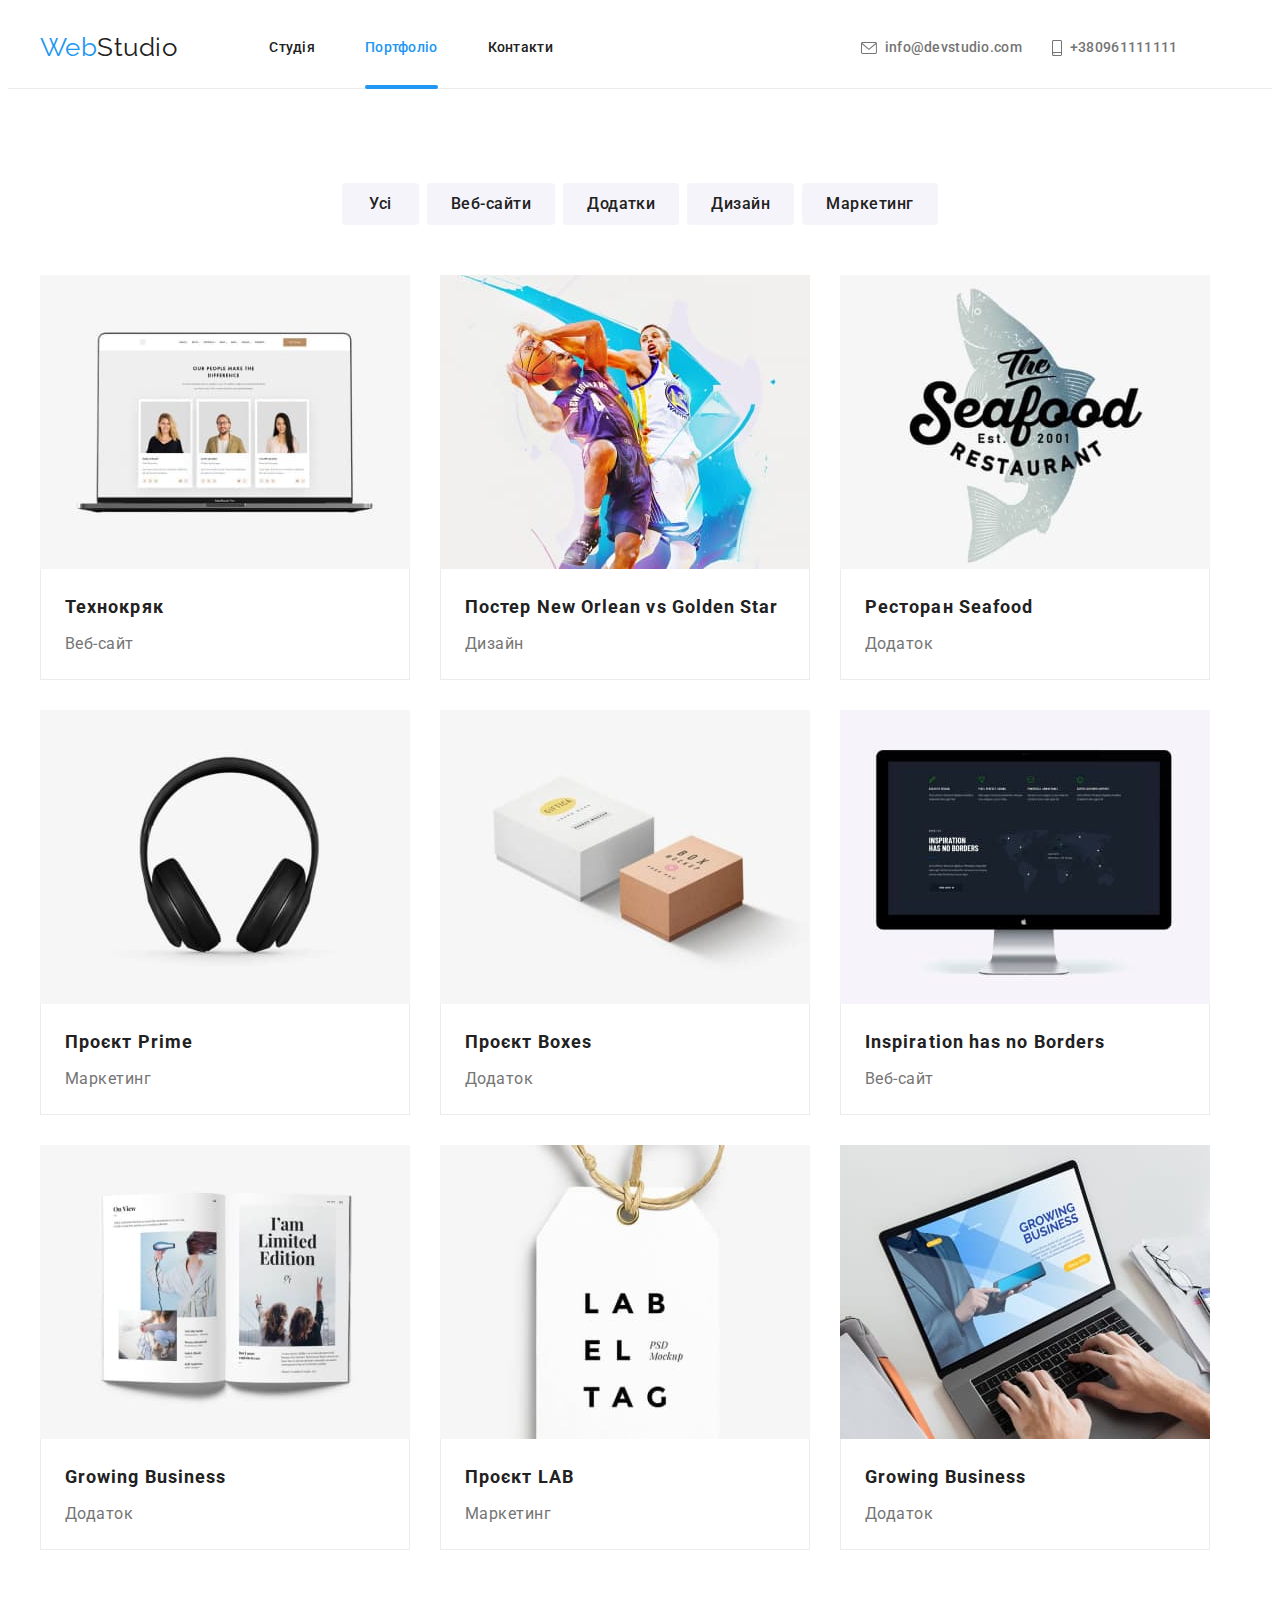
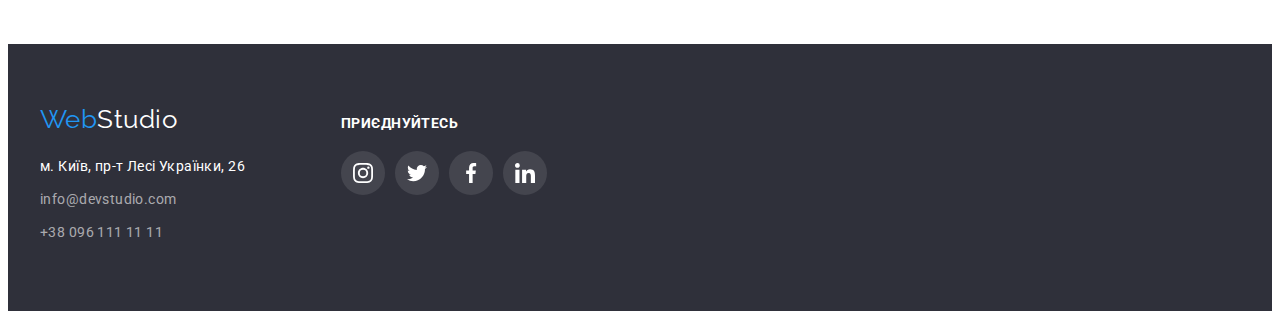
==== portfolio.html @ 2f71cb18 "homework06" ====
<!DOCTYPE html>
<html lang="uk">
  <head>
    <meta charset="UTF-8" />
    <meta http-equiv="X-UA-Compatible" content="IE=edge" />
    <meta name="viewport" content="width=device-width, initial-scale=1.0" />
    <title>WebStudio</title>
    <link rel="preconnect" href="https://fonts.googleapis.com" />
    <link rel="preconnect" href="https://fonts.gstatic.com" crossorigin />
    <link
      href="https://fonts.googleapis.com/css2?family=Raleway:wght@700&family=Roboto:wght@400;500;700;900&display=swap"
      rel="stylesheet"
    />
    <link
      rel="stylesheet"
      href="https://cdnjs.cloudflare.com/ajax/libs/modern-normalize/1.1.0/modern-normalize.min.css"
      integrity="sha512-wpPYUAdjBVSE4KJnH1VR1HeZfpl1ub8YT/NKx4PuQ5NmX2tKuGu6U/JRp5y+Y8XG2tV+wKQpNHVUX03MfMFn9Q=="
      crossorigin="anonymous"
      referrerpolicy="no-referrer"
    />
    <link rel="stylesheet" href="./css/style.css" />
  </head>
  <body>
    <!-- Heder -->
    <header class="heder">
      <div class="container main-nav">
        <!-- Logo -->
        <a href="./index.html" class="heder-logo link">
          <span class="heder-logo-web">Web</span>Studio
        </a>
        <!-- Site nav -->
        <nav>
          <ul class="site-nav list">
            <li class="site-item">
              <a class="site-link link" href="./index.html">Студія</a>
            </li>
            <li class="site-item">
              <a class="site-link site-link-line link current" href="./portfolio.html"
                >Портфоліо</a
              >
            </li>
            <li class="site-item">
              <a class="site-link link" href="">Контакти</a>
            </li>
          </ul>
        </nav>
        <!-- Site contacts -->
        <ul class="site-contacts list">
          <li class="contacts-item">
            <a class="contacts-link link" href="mailto:info@devstudio.com">
              <svg class="contacts-icon" width="16" height="12">
                <use href="./img-svg/icons.svg#mail.svg"></use>
              </svg>
              info@devstudio.com
            </a>
          </li>
          <li class="contacts-item">
            <a class="contacts-link link" href="tel:+380961111111">
              <svg class="contacts-icon" width="10" height="16">
                <use href="./img-svg/icons.svg#phone.svg"></use>
              </svg>
              +380961111111
            </a>
          </li>
        </ul>
      </div>
    </header>
    <!-- Main -->
    <main>
      <section class="gallery">
        <div class="container">
          <h1 class="visually-hidden">Наші роботи</h1>
          <ul class="filter list">
            <!-- Button -->
            <li class="filter-button">
              <button class="portfolio-button everyone" type="button">
                Усі
              </button>
            </li>
            <li class="filter-button">
              <button class="portfolio-button" type="button">Веб-сайти</button>
            </li>
            <li class="filter-button">
              <button class="portfolio-button" type="button">Додатки</button>
            </li>
            <li class="filter-button">
              <button class="portfolio-button" type="button">Дизайн</button>
            </li>
            <li class="filter-button">
              <button class="portfolio-button" type="button">Маркетинг</button>
            </li>
          </ul>
          <!-- Gallery -->
          <ul class="work-gallery list">
            <li class="work-gallery-item">
              <a class="work-gallery-link link" href="">
                <div class="galery-list">
                  <p class="gallery-content">
                     Ресурс пропонує комплексні пропозиції з різним рівнем функціоналу та сервісів. Все це дозволить відвідувачу отримати
                    вичерпні відомості про компанію чи приватну особу.
                  </p>
                  <img
                    class="work-gallery-img"
                    src="./images/технокряк_img.jpeg"
                    alt="Технокряк"
                  />
                </div>
                <div class="gallery-item">
                  <h2 class="work-gallery-title">Технокряк</h2>
                  <p class="work-gallery-text">Веб-сайт</p>
                </div>
              </a>
            </li>
            <li class="work-gallery-item">
              <a class="work-gallery-link link" href="">
                <div class="galery-list">
                  <p class="gallery-content">
                     Ресурс пропонує комплексні пропозиції з різним рівнем функціоналу та сервісів. Все це дозволить відвідувачу отримати
                    вичерпні відомості про компанію чи приватну особу.
                  </p>
                  <img
                    class="work-gallery-img"
                    src="./images/постер_img.jpeg"
                    alt="Постер New Orlean vs Golden Star"
                  />
                </div>
                <div class="gallery-item">
                  <h2 class="work-gallery-title">
                    Постер New Orlean vs Golden Star
                  </h2>
                  <p class="work-gallery-text">Дизайн</p>
                </div>
              </a>
            </li>
            <li class="work-gallery-item">
              <a class="work-gallery-link link" href="">
                <div class="galery-list">
                  <p class="gallery-content">
                     Ресурс пропонує комплексні пропозиції з різним рівнем функціоналу та сервісів. Все це дозволить відвідувачу отримати
                    вичерпні відомості про компанію чи приватну особу.
                  </p>
                  <img
                    class="work-gallery-img"
                    src="./images/ресторан_img.jpeg"
                    alt="Ресторан Seafood"
                  />
                </div>
                <div class="gallery-item">
                  <h2 class="work-gallery-title">Ресторан Seafood</h2>
                  <p class="work-gallery-text">Додаток</p>
                </div>
              </a>
            </li>
            <li class="work-gallery-item">
              <a class="work-gallery-link link" href="">
                <div class="galery-list">
                  <p class="gallery-content">
                     Ресурс пропонує комплексні пропозиції з різним рівнем функціоналу та сервісів. Все це дозволить відвідувачу отримати
                    вичерпні відомості про компанію чи приватну особу.
                  </p>
                  <img
                    class="work-gallery-img"
                    src="./images/prime_img.jpeg"
                    alt="Проєкт Prime"
                  />
                </div>
                <div class="gallery-item">
                  <h2 class="work-gallery-title">Проєкт Prime</h2>
                  <p class="work-gallery-text">Маркетинг</p>
                </div>
              </a>
            </li>
            <li class="work-gallery-item">
              <a class="work-gallery-link link" href="">
                <div class="galery-list">
                  <p class="gallery-content">
                     Ресурс пропонує комплексні пропозиції з різним рівнем функціоналу та сервісів. Все це дозволить відвідувачу отримати
                    вичерпні відомості про компанію чи приватну особу.
                  </p>
                  <img
                    class="work-gallery-img"
                    src="./images/проект_boxes_img.jpeg"
                    alt="Проєкт Boxes"
                  />
                </div>
                <div class="gallery-item">
                  <h2 class="work-gallery-title">Проєкт Boxes</h2>
                  <p class="work-gallery-text">Додаток</p>
                </div>
              </a>
            </li>
            <li class="work-gallery-item">
              <a class="work-gallery-link link" href="">
                <div class="galery-list">
                  <p class="gallery-content">
                     Ресурс пропонує комплексні пропозиції з різним рівнем функціоналу та сервісів. Все це дозволить відвідувачу отримати
                    вичерпні відомості про компанію чи приватну особу.
                  </p>
                  <img
                    class="work-gallery-img"
                    src="./images/inspiration_img.jpeg"
                    alt="Inspiration has no Borders"
                  />
                </div>
                <div class="gallery-item">
                  <h2 class="work-gallery-title">
                    Inspiration has no Borders
                  </h2>
                  <p class="work-gallery-text">Веб-сайт</p>
                </div>
              </a>
            </li>
            <li class="work-gallery-item">
              <a class="work-gallery-link link" href="">
                <div class="galery-list">
                  <p class="gallery-content">
                     Ресурс пропонує комплексні пропозиції з різним рівнем функціоналу та сервісів. Все це дозволить відвідувачу отримати
                    вичерпні відомості про компанію чи приватну особу.
                  </p>
                  <img
                    class="work-gallery-img"
                    src="./images/видання_img.jpeg"
                    alt="Видання Limited Edition"
                  />
                </div>
                <div class="gallery-item">
                  <h2 class="work-gallery-title">Growing Business</h2>
                  <p class="work-gallery-text">Додаток</p>
                </div>
              </a>
            </li>
            <li class="work-gallery-item">
              <a class="work-gallery-link link" href="">
                <div class="galery-list">
                  <p class="gallery-content">
                     Ресурс пропонує комплексні пропозиції з різним рівнем функціоналу та сервісів. Все це дозволить відвідувачу отримати
                    вичерпні відомості про компанію чи приватну особу.
                  </p>
                  <img
                    class="work-gallery-img"
                    src="./images/lab_img.jpeg"
                    alt="Проєкт LAB"
                  />
                </div>
                <div class="gallery-item">
                  <h2 class="work-gallery-title">Проєкт LAB</h2>
                  <p class="work-gallery-text">Маркетинг</p>
                </div>
              </a>
            </li>
            <li class="work-gallery-item">
              <a class="work-gallery-link link" href="">
                <div class="galery-list">
                  <p class="gallery-content">
                     Ресурс пропонує комплексні пропозиції з різним рівнем функціоналу та сервісів. Все це дозволить відвідувачу отримати
                    вичерпні відомості про компанію чи приватну особу.
                  </p>
                  <img
                    class="work-gallery-img"
                    src="./images/growing_img.jpeg"
                    alt="Growing Business"
                  />
                </div>
                <div class="gallery-item">
                  <h2 class="work-gallery-title">Growing Business</h2>
                  <p class="work-gallery-text">Додаток</p>
                </div>
              </a>
            </li>
          </ul>
        </div>
      </section>
    </main>
    <!-- Footer -->
    <footer class="footer">
      <div class="footer-container">
        <div class="contact-blok">
          <div class="address-blok">
            <a href="./index.html" class="footer-logo link">
              <span class="footer-logo-web">Web</span>Studio
            </a>
            <address class="address">
              <ul class="footer-list list">
                <li class="footer-item">
                  <a
                    class="footer-address link"
                    href="https://goo.gl/maps/XTzX59LygXazEwyC6"
                    target="_blank"
                    rel="noopener noreferrer nofollow"
                    >м. Київ, пр-т Лесі Українки, 26
                  </a>
                </li>
                <li class="footer-item">
                  <a class="footer-link link" href="mailto:info@devstudio.com"
                    >info@devstudio.com
                  </a>
                </li>
                <li class="footer-item">
                  <a class="footer-link link" href="tel:+380961111111"
                    >+38 096 111 11 11
                  </a>
                </li>
              </ul>
            </address>
          </div>
          <div class="soc-blok">
            <p class="soc-footer-title">Приєднуйтесь</p>
            <ul class="soc-footer-list">
              <li class="soc-footer-item">
                <a href="" class="soc-footer-link list">
                  <svg class="soc-footer-icon" width="20" height="20">
                    <use href="./img-svg/icons.svg#icon-instagram.svg"></use>
                  </svg>
                </a>
              </li>
              <li class="soc-footer-item">
                <a href="" class="soc-footer-link list">
                  <svg class="soc-footer-icon" width="20" height="20">
                    <use href="./img-svg/icons.svg#icon-twitter.svg"></use>
                  </svg>
                </a>
              </li>
              <li class="soc-footer-item">
                <a href="" class="soc-footer-link list">
                  <svg class="soc-footer-icon" width="20" height="20">
                    <use href="./img-svg/icons.svg#icon-facebook.svg"></use>
                  </svg>
                </a>
              </li>
              <li class="soc-footer-item">
                <a href="" class="soc-footer-link list">
                  <svg class="soc-footer-icon" width="20" height="20">
                    <use href="./img-svg/icons.svg#icon-linkedin.svg"></use>
                  </svg>
                </a>
              </li>
            </ul>
          </div>
        </div>
      </div>
    </footer>
  </body>
</html>
---- css/style.css ----
/* колір основного тексту #212121 */

/* вторинний колір тексту #757575 */

/* білий колір #FFFFFF */

/* акцент #2196F3 */

/* основний колір фона #2F303A */

/* вторинний колір фона #F5F4FA */

/* колір блоку герой #2F303A */

:root {
  --primary-text-color: #212121;
  --title-text-color: #757575;
  --accent-color: #2196f3;
  --white-color: #ffffff;
  --team-color: #f5f4fa;
  --secondary-background-color: #2f303a;
  --footer-text-color: rgba(255, 255, 255, 0.6);
  --button-color: #188ce8;
  --portfolio-bgr-color: #f5f5f5;
  --border-color: #afb1b8;
  --background-color-hero: #c4c4c4;
}

body {
  background-color: var(--white-color);
  color: var(--primary-text-color);

  font-family: "Roboto", sans-serif;
  letter-spacing: 0.03em;
}
img {
  max-width: 100%;
  display: block;
}

h1,
h2,
h3,
h4,
p,
a {
  margin: 0px;
  padding: 0px;
  text-decoration: none;
}

.list {
  list-style: none;
  padding: 0;
  margin: 0;
}

.link {
  text-decoration: none;
}

.visually-hidden {
  position: absolute;
  white-space: nowrap;
  width: 1px;
  height: 1px;
  overflow: hidden;
  border: 0;
  padding: 0;
  clip: rect(0 0 0 0);
  clip-path: inset(50%);
  margin: -1px;
}

/* Heder */

.heder {
  border-bottom: 1px solid #ececec;
}

.main-nav {
  display: flex;
  align-items: center;
}

.container {
  margin-left: auto;
  margin-right: auto;
  padding-left: 15px;
  padding-right: 15px;
  width: 1200px;
}

/* Logo */
.heder-logo {
  display: block;
  padding-top: 24px;
  padding-bottom: 25px;
  margin-right: 92px;

  color: var(--primary-text-color);
  font-family: "Raleway", sans-serif;
  font-size: 26px;
  line-height: 1.19;
}

.heder-logo-web {
  color: var(--accent-color);
}

/* Site nav */
.site-nav {
  display: flex;
  padding: 0px;
}

.site-nav .site-item + .site-item {
  margin-left: 50px;
  display: block;
}

.site-nav .site-item:last-child {
  margin-right: 0;
}

.site-item {
  position: relative;
  display: block;
}

.site-item .site-link-line {
  color: var(--accent-color);
}

.site-link-line::after {
  display: block;
  position: absolute;
  content: "";
  bottom: -1px;
  width: 100%;
  height: 4px;
  background-color: var(--accent-color);
  border-radius: 2px;
}

.site-nav .site-link {
  display: block;
  color: var(--primary-text-color);
  font-weight: 500;
  font-size: 14px;
  line-height: 1.14;
  letter-spacing: 0.02em;
  padding-top: 32px;
  padding-bottom: 32px;
  transition: color 250ms cubic-bezier(0.4, 0, 0.2, 1);
}

.site-nav .site-link:hover,
.site-nav .site-link:focus {
  color: var(--accent-color);
}

.site-nav .link.current {
  color: var(--accent-color);
}

/* Site contacts */

.site-contacts {
  margin-left: 308px;
  display: flex;
  align-items: center;
  gap: 30px;
}

.contacts-link {
  font-weight: 500;
  line-height: 1.14;
  font-size: 14px;
  letter-spacing: 0.02em;
  color: var(--title-text-color);
  display: flex;
  align-items: center;
  padding-top: 32px;
  padding-bottom: 32px;
  transition: color 250ms cubic-bezier(0.4, 0, 0.2, 1);
}

.contacts-icon {
  margin-right: 8px;
  fill: currentColor;
}

.contacts-link:hover,
.contacts-link:focus {
  color: var(--accent-color);
  transition: color 250ms cubic-bezier(0.4, 0, 0.2, 1);
}

.contackts-use {
  transition: fill 250ms cubic-bezier(0.4, 0, 0.2, 1);
}
/* Hero */

.hero {
  background-color: var(--background-color-hero);
  text-align: center;
  padding-top: 200px;
  padding-bottom: 200px;
}

.overley {
  max-width: 1600px;
  margin-left: auto;
  margin-right: auto;
  background-image: linear-gradient(
      to right,
      rgba(47, 48, 58, 0.4),
      rgba(47, 48, 58, 0.4)
    ),
    url(../images/hero.img.jpeg);
}

.container .list {
  text-align: center;
}

.hero-list {
  color: var(--white-color);
  font-weight: 900;
  font-size: 44px;
  line-height: 1.36;
  text-align: center;
  letter-spacing: 0.06em;
  text-transform: uppercase;
  margin-top: 0;
  margin-right: auto;
  margin-left: auto;
  margin-bottom: 30px;
  max-width: 696px;
}

.hero-button {
  background-color: var(--accent-color);
  color: var(--white-color);
  box-shadow: 0px 4px 4px rgba(0, 0, 0, 0.15);
  font-family: inherit;
  font-weight: 700;
  font-size: 16px;
  line-height: 1.88;

  letter-spacing: 0.06em;
  border-radius: 4px;
  cursor: pointer;
  text-transform: initial;
  padding: 10px 32px;
  min-width: 216px;
  border-color: transparent;
  transition: background-color 250ms cubic-bezier(0.4, 0, 0.2, 1);
}

.hero-button:hover,
.hero-button:focus {
  background-color: var(--button-color);
}

/* Advantage */

.advantage {
  padding-top: 94px;
  padding-bottom: 94px;
}

.visually-hidden {
  position: absolute;
  white-space: nowrap;
  width: 1px;
  height: 1px;
  overflow: hidden;
  border: 0;
  padding: 0;
  clip: rect(0 0 0 0);
  clip-path: inset(50%);
  margin: 0;
}
.advantage-list {
  flex-basis: 270px;
  text-align: left;
}

.advantage-list::before {
  display: block;
  content: "";
  height: 120px;
  margin-bottom: 30px;
  border-radius: 4px;
  background-color: #f5f4fa;
  background-size: 70px;
  background-repeat: no-repeat;
  background-position: center;
}

.icon-antena::before {
  background-image: url(../images/antenna\ .svg);
}

.icon-clock::before {
  background-image: url(../images/clock\ .svg);
}

.icon-vector::before {
  background-image: url(../images/Vector.svg);
}

.icon-astronaut::before {
  background-image: url(../images/astronaut\ .svg);
}
.advantage-benefits {
  display: flex;
}

.advantage-benefits .advantage-list + .advantage-list {
  margin-left: 30px;
}

.advantage-title {
  color: var(--primary-text-color);
  font-weight: 700;
  font-size: 14px;
  line-height: 1.14;
  letter-spacing: 0.03em;
  text-transform: uppercase;
  margin-top: 0;
  margin-bottom: 10px;
}

.advantage-text {
  color: var(--title-text-color);
  font-size: 14px;
  line-height: 1.71;
  letter-spacing: 0.03em;
  margin-top: 0;
  margin-bottom: 0;
}

/* Work */

.section-work {
  padding-bottom: 94px;
}

.title-work {
  color: var(--primary-text-color);
  font-weight: 700;
  font-size: 36px;
  line-height: 1.67;
  text-align: center;
  letter-spacing: 0.03em;
  margin-top: 0;
  margin-bottom: 50px;
}

.work {
  margin-top: 0;
  margin-bottom: 0;
  padding-left: 0;
  display: flex;
  flex-wrap: wrap;
}

.work-list {
  margin-right: 30px;
}

.work-list:nth-child(3n) {
  margin-right: 0;
}

.work-img {
  width: 370px;
  height: 294px;
}

/* Team */

.section-team {
  background-color: var(--team-color);
  padding-top: 94px;
  padding-bottom: 94px;
}

.title-team {
  color: var(--primary-text-color);
  font-weight: 700;
  font-size: 36px;
  line-height: 1.67;
  text-align: center;
  letter-spacing: 0.03em;
  margin-top: 0px;
  margin-bottom: 50px;
}

.team-list {
  margin-top: 0;
  margin-bottom: 0;
  display: flex;
  flex-wrap: wrap;
}

.team-list-hero {
  background-color: var(--white-color);
  box-shadow: 0px 1px 3px rgba(0, 0, 0, 0.12), 0px 1px 1px rgba(0, 0, 0, 0.14),
    0px 2px 1px rgba(0, 0, 0, 0.2);
  border-radius: 0px 0px 4px 4px;
}

.team-list-hero:not(:last-child) {
  margin-right: 30px;
}

.team-item {
  padding-top: 30px;
  padding-bottom: 30px;
}

.team-hero {
  color: var(--primary-text-color);
  font-weight: 500;
  font-size: 16px;
  line-height: 1.19;
  letter-spacing: 0.03em;
  margin-top: 0px;
  margin-bottom: 10px;
  text-align: center;
}

.team-text {
  color: var(--title-text-color);
  font-size: 16px;
  line-height: 1.19;
  margin-top: 0;
  margin-bottom: 0;
  text-align: center;
}

.team-soc-list {
  display: flex;
  justify-content: center;
  margin-top: 16px;
  gap: 10px;
}

.team-soc-link {
  width: 44px;
  height: 44px;
  display: flex;
  justify-content: center;
  align-items: center;
  border-radius: 50%;
  transition: background-color 250ms cubic-bezier(0.4, 0, 0.2, 1);
}
.team-soc-link:hover,
.team-soc-link:focus {
  background-color: var(--accent-color);
}

.team-soc-link:hover .team-soc-icon,
.team-soc-link:focus .team-soc-icon {
  fill: white;
}

.team-soc-icon {
  fill: #afb1b8;
  transition: fill 250ms cubic-bezier(0.4, 0, 0.2, 1);
}

/* Company */

.section-company {
  padding-top: 94px;
  padding-bottom: 94px;
}

.company-title {
  color: var(--primary-text-color);
  font-weight: 700;
  font-size: 36px;
  line-height: 1.67;
  text-align: center;
  letter-spacing: 0.03em;
  margin-top: 0px;
  margin-bottom: 50px;
}

.company-list {
  display: flex;
  justify-content: center;
  gap: 30px;
}

.company-link {
  width: 106px;
  height: 60px;

  display: inline-flex;
  justify-content: center;
  align-items: center;
  width: 170px;
  height: 92px;
  border: 1px solid var(--border-color);
  border-radius: 5px;
  transition: border-color 250ms cubic-bezier(0.4, 0, 0.2, 1);
}
.company-icon {
  fill: #afb1b8;
  transition: fill 250ms cubic-bezier(0.4, 0, 0.2, 1);
}
.company-link:hover,
.company-link:focus {
  border-color: var(--accent-color);
}

.company-link:hover .company-icon,
.company-link:focus .company-icon {
  fill: var(--accent-color);
}

/* Footer */

.footer {
  background-color: var(--secondary-background-color);
  padding-top: 60px;
  padding-bottom: 60px;
}

.footer-container {
  margin-left: auto;
  margin-right: auto;
  padding-left: 15px;
  padding-right: 15px;
  width: 1200px;
  gap: 70px;
}

.contact-blok {
  gap: 70px;
  display: flex;
  margin: 0;
  padding: 0;
  align-items: baseline;
}

.address-blok {
  flex-direction: column;
  width: 231px;
  height: 136px;
  margin: 0;
  padding: 0;
}

/* Studio Footer */

.footer-logo {
  color: var(--white-color);
  font-family: "Raleway", sans-serif;
  font-size: 26px;
  line-height: 1.19;
  display: inline-block;
  padding-top: 0;
  padding-bottom: 0;
  margin-bottom: 20px;
}

.footer-logo-web {
  color: var(--accent-color);
  font-family: "Raleway", sans-serif;
  font-size: 26px;
  line-height: 1.19;
}

.studio:hover,
.studio:focus {
  color: var(--accent-color);
}

.address {
  width: 231px;
  margin: 0;
  padding: 0;
  display: block;
}

.footer-address {
  color: var(--white-color);
  font-style: normal;
  font-size: 14px;
  line-height: 1.71;
  letter-spacing: 0.03em;
  padding-top: 0;
  padding-bottom: 0;
  display: inline-block;
}

.footer-item {
  margin-bottom: 9px;
}

.footer-list .footer-item + .footer-item {
  margin-bottom: 9px;
}

.footer-list .footer-item:last-child {
  margin-bottom: 0;
}

.footer-address:hover,
.footer-address:focus {
  color: var(--accent-color);
}

.footer-link:hover,
.footer-link:focus {
  color: var(--accent-color);
}

.footer-link {
  color: var(--footer-text-color);
  font-style: normal;
  font-size: 14px;
  line-height: 1.71;
  letter-spacing: 0.03em;
  padding-top: 0;
  padding-bottom: 0;
}

/* Soc Footer */

.soc-blok {
  display: block;
  width: 206px;
  height: 136px;
}
.soc-footer-title {
  font-weight: 700;
  font-size: 14px;
  line-height: 16px;
  text-align: center;
  letter-spacing: 0.03em;
  text-transform: uppercase;
  color: #fff;
  margin-bottom: 20px;
  margin: 0;
  padding: 0;
  height: 16px;
  width: 116px;
  margin-bottom: 20px;
}
.soc-footer-list {
  display: flex;
  gap: 10px;
  margin: 0;
  padding: 0;
}
.soc-footer-item {
  display: flex;
  border-radius: 50%;
}
.soc-footer-link {
  display: flex;
  justify-content: center;
  align-items: center;
  width: 44px;
  height: 44px;
  border-radius: 50%;
  background-color: rgba(255, 255, 255, 0.1);
  transition: background-color 250ms cubic-bezier(0.4, 0, 0.2, 1);
}
.soc-footer-icon {
  fill: #fff;
  transition: background-color 250ms cubic-bezier(0.4, 0, 0.2, 1);
}

.soc-footer-link:hover,
.soc-footer-link:focus {
  background-color: #2196f3;
}

/* Subscription-Footer */

.subscription {
  margin-left: 90px;
}

.subscription-form {
  display: flex;
  align-items: flex-end;
}

.subscription .subscription-conteiner {
  display: flex;
  flex-direction: column;
  font-weight: 700;
  gap: 20px;
  font-size: 14px;
  line-height: 16px;
  letter-spacing: 0.03em;
  text-transform: uppercase;
  color: #ffffff;
}

.subscription-text {
  font-weight: 700;
  font-size: 14px;
  line-height: 1.14;
  letter-spacing: 0.03em;
  text-transform: uppercase;

  color: #ffffff;
}

.subscription .subscription-input {
  width: 342px;
  height: 46px;
  border: 1px solid rgba(255, 255, 255, 0.3);
  background: inherit;
  border-radius: 4px;
  outline: none;
  color: var(--white-color);
  padding-left: 16px;
}

.subscription .subscription-btn {
  display: flex;
  align-items: center;
  justify-content: center;
  margin-left: 10px;
  background-color: #2196f3;
  width: 200px;
  height: 50px;
  box-shadow: 0px 4px 4px rgba(0, 0, 0, 0.15);
  border-radius: 4px;
  border: none;
  font-weight: 700;
  font-size: 16px;
  line-height: 1.88;
  display: flex;
  align-items: center;
  text-align: center;
  letter-spacing: 0.06em;
  color: #ffffff;
}

.subscription-svg {
   width: 24px;
   height: 24px;
   margin-left: 10px;
  fill: var(--white-color);
}

/* Modal */

.backdrop {
  position: fixed;
  top: 0;
  left: 0;
  width: 100%;
  height: 100%;
  background-color: rgba(0, 0, 0, 0.2);
  opacity: 1;

  transition: opacity 250ms cubic-bezier(0.4, 0, 0.2, 1),
    visibility 250ms cubic-bezier(0.4, 0, 0.2, 1);
}

.is-hidden {
  opacity: 0;
  pointer-events: none;
}

.modal {
  position: absolute;
  top: 50%;
  left: 50%;
  min-height: 581px;
  min-width: 521px;
  padding: 40px;
  background-color: #ffffff;
  transform: translate(-50%, -50%);
  transition: transform 250ms cubic-bezier(0.4, 0, 0.2 1);
  box-shadow: 0px 1px 3px rgba(0, 0, 0, 0.12), 0px 1px 1px rgba(0, 0, 0, 0.14),
    0px 2px 1px rgba(0, 0, 0, 0.2);
  border-radius: 4px;
}

.modal-close {
  position: absolute;
  display: flex;
  align-items: center;
  justify-content: center;
  width: 30px;
  height: 30px;
  top: 10px;
  right: 10px;
  border-radius: 50%;
  border: 1px solid rgba(0, 0, 0, 0.1);
  background-color: #ffffff;
  cursor: pointer;
}

.modal-close-icon {
  position: absolute;
  width: 18px;
  height: 18px;
  fill: #000000;
  transition: fill 250ms cubic-bezier(0.4, 0, 0.2, 1);
}

.modal-close:hover .modal-close-icon {
  fill: var(--accent-color);
}

.modal-title {
  font-family: "Roboto";
  font-style: normal;
  font-weight: 700;
  font-size: 20px;
  line-height: 1.15;
  text-align: center;
  letter-spacing: 0.03em;
  margin-bottom: 12px;
}

.modal-input {
  width: 100%;
  height: 40px;
  border: 1px solid rgba(33, 33, 33, 0.2);
  border-radius: 4px;
  padding: 0;
  padding-left: 42px;
  outline: transparent;
}

.modal-input:focus {
  border-color: var(--accent-color);
}

.modal-input:focus + .modal-input-icon {
  fill: var(--accent-color);
}

.modal-button {
  margin-left: 125px;
  margin-right: 125px;
  margin-top: 30px;
  cursor: pointer;
  background: #188ce8;
  -webkit-box-shadow: 0px 4px 4px rgb(0 0 0 / 15%);
  box-shadow: 0px 4px 4px rgb(0 0 0 / 15%);
  border-radius: 4px;
  color: #fff;
  width: 200px;
  height: 50px;
  border: none;
}

.input-label {
  font-weight: 400;
  font-size: 12px;
  line-height: 1.16;
  letter-spacing: 0.01em;
  color: #757575;
  margin-bottom: 4px;
}

.input-wrap {
  position: relative;
  margin-bottom: 10px;
}

.modal-input-icon {
  position: absolute;
  left: 0%;
  left: 12px;
  top: 50%;
  transform: translateY(-50%);
}

.input-label span {
  display: block;
  margin-bottom: 4px;
}
.modal-comment {
  -webkit-box-sizing: border-box;
  box-sizing: border-box;
  width: 370px;
  height: 120px;
  border: 1px solid rgba(33, 33, 33, 0.2);
  border-radius: 4px;
  resize: none;
  padding-left: 16px;
  padding-top: 10px;
}
.modal-comment::placeholder {
  font-size: 12px;
  line-height: 1.6;
  letter-spacing: 0.01em;
  color: rgba(117, 117, 117, 0.5);
}

.modal-comment:focus {
  border-color: var(--accent-color);
}

.input-check {
}
.check-text {
  font-size: 14px;
  line-height: 1.71;
  letter-spacing: 0.03em;
  color: #757575;
  display: flex;
  align-items: center;
}

.check-link {
  font-weight: 400;
  font-size: 14px;
  line-height: 1.71;
  letter-spacing: 0.03em;
  text-decoration-line: underline;
  color: #2196f3;
}

.check-text span {
  width: 16px;
  height: 15px;
  border: 2px solid #212121;
  border-radius: 2px;
  margin-right: 7px;
  display: flex;
  align-items: center;
  justify-content: center;
  fill: transparent;
}

.input-check:checked + .check-text span {
  background-color: var(--accent-color);
  border-color: transparent;
  fill: var(--white-color);
}
.input-check:focus + .check-text span {
  border-color: var(--accent-color);
}

/* ----------------- Сторінка Портфоліо ---------------- */

/* Main */

.gallery {
  padding-top: 94px;
  padding-bottom: 94px;
}

.visually-hidden {
  white-space: nowrap;
  width: 1px;
  height: 1px;
  overflow: hidden;
  border: 0;
  padding: 0;
  clip: rect(0 0 0 0);
  clip-path: inset(50%);
  margin: -1px;
}

/* Button */

.filter {
  display: flex;
  justify-content: center;
}

.filter .filter-button + .filter-button {
  margin-left: 8px;
}

.portfolio-button {
  background-color: var(--team-color);
  color: var(--primary-text-color);
  font-family: inherit;
  font-weight: 500;
  font-size: 16px;
  line-height: 1.62;
  letter-spacing: 0.03em;
  cursor: pointer;
  text-transform: initial;
  border-radius: 4px;
  border-color: transparent;
  padding-left: 22px;
  padding-top: 6px;
  padding-right: 22px;
  padding-bottom: 6px;
  transition: background-color 250ms cubic-bezier(0.4, 0, 0.2, 1);
  transition: color 250ms cubic-bezier(0.4, 0, 0.2, 1);
}
.everyone {
  padding-left: 25px;
  padding-top: 6px;
  padding-right: 25px;
  padding-bottom: 6px;
}

.portfolio-button:hover,
.portfolio-button:focus {
  background-color: var(--accent-color);
  color: var(--white-color);
}

/* Work Gallery */

.work-gallery {
  margin-top: 50px;
  display: flex;
  flex-wrap: wrap;
}
.work-gallery-item {
  margin-right: 30px;
  margin-bottom: 30px;
  text-align: left;
}

.work-gallery-item:nth-child(3n) {
  margin-right: 0;
}

.work-gallery-item:nth-last-child(-n + 3) {
  margin-bottom: 0;
}

.work-gallery-link {
  display: block;
  transition: box-shadow 250ms cubic-bezier(0.4, 0, 0.2, 1);
}

.work-gallery-link:hover,
.work-gallery-link:focus {
  box-shadow: 0px 1px 1px rgba(0, 0, 0, 0.12), 0px 4px 4px rgba(0, 0, 0, 0.06),
    1px 4px 6px rgba(0, 0, 0, 0.16);
}

.galery-list {
  overflow: hidden;
  position: relative;
}

.gallery-content {
  position: absolute;
  top: 0;
  left: 0;
  width: 100%;
  height: 100%;
  padding: 63px 24px;
  font-weight: 400;
  font-size: 18px;
  line-height: 28px;
  letter-spacing: 0.03em;
  color: #fff;
  background: rgba(33, 150, 243, 0.9);
  transform: translateY(100%);
  transition: transform 250ms cubic-bezier(0.4, 0, 0.2, 1);
}

.work-gallery-link:focus .gallery-content,
.work-gallery-link:hover .gallery-content {
  transform: translateY(0);
}

.gallery-item {
  padding-top: 20px;
  padding-bottom: 20px;
  padding-left: 24px;
  padding-right: 24px;
  border-left: 1px solid #ececec;
  border-right: 1px solid #ececec;
  border-bottom: 1px solid #ececec;
}

.work-gallery-title {
  font-weight: 700;
  font-size: 18px;
  line-height: 2;
  letter-spacing: 0.06em;
  color: var(--primary-text-color);
  margin-bottom: 4px;
}

.work-gallery-text {
  font-size: 16px;
  line-height: 1.88;
  letter-spacing: 0.03em;
  color: var(--title-text-color);
}
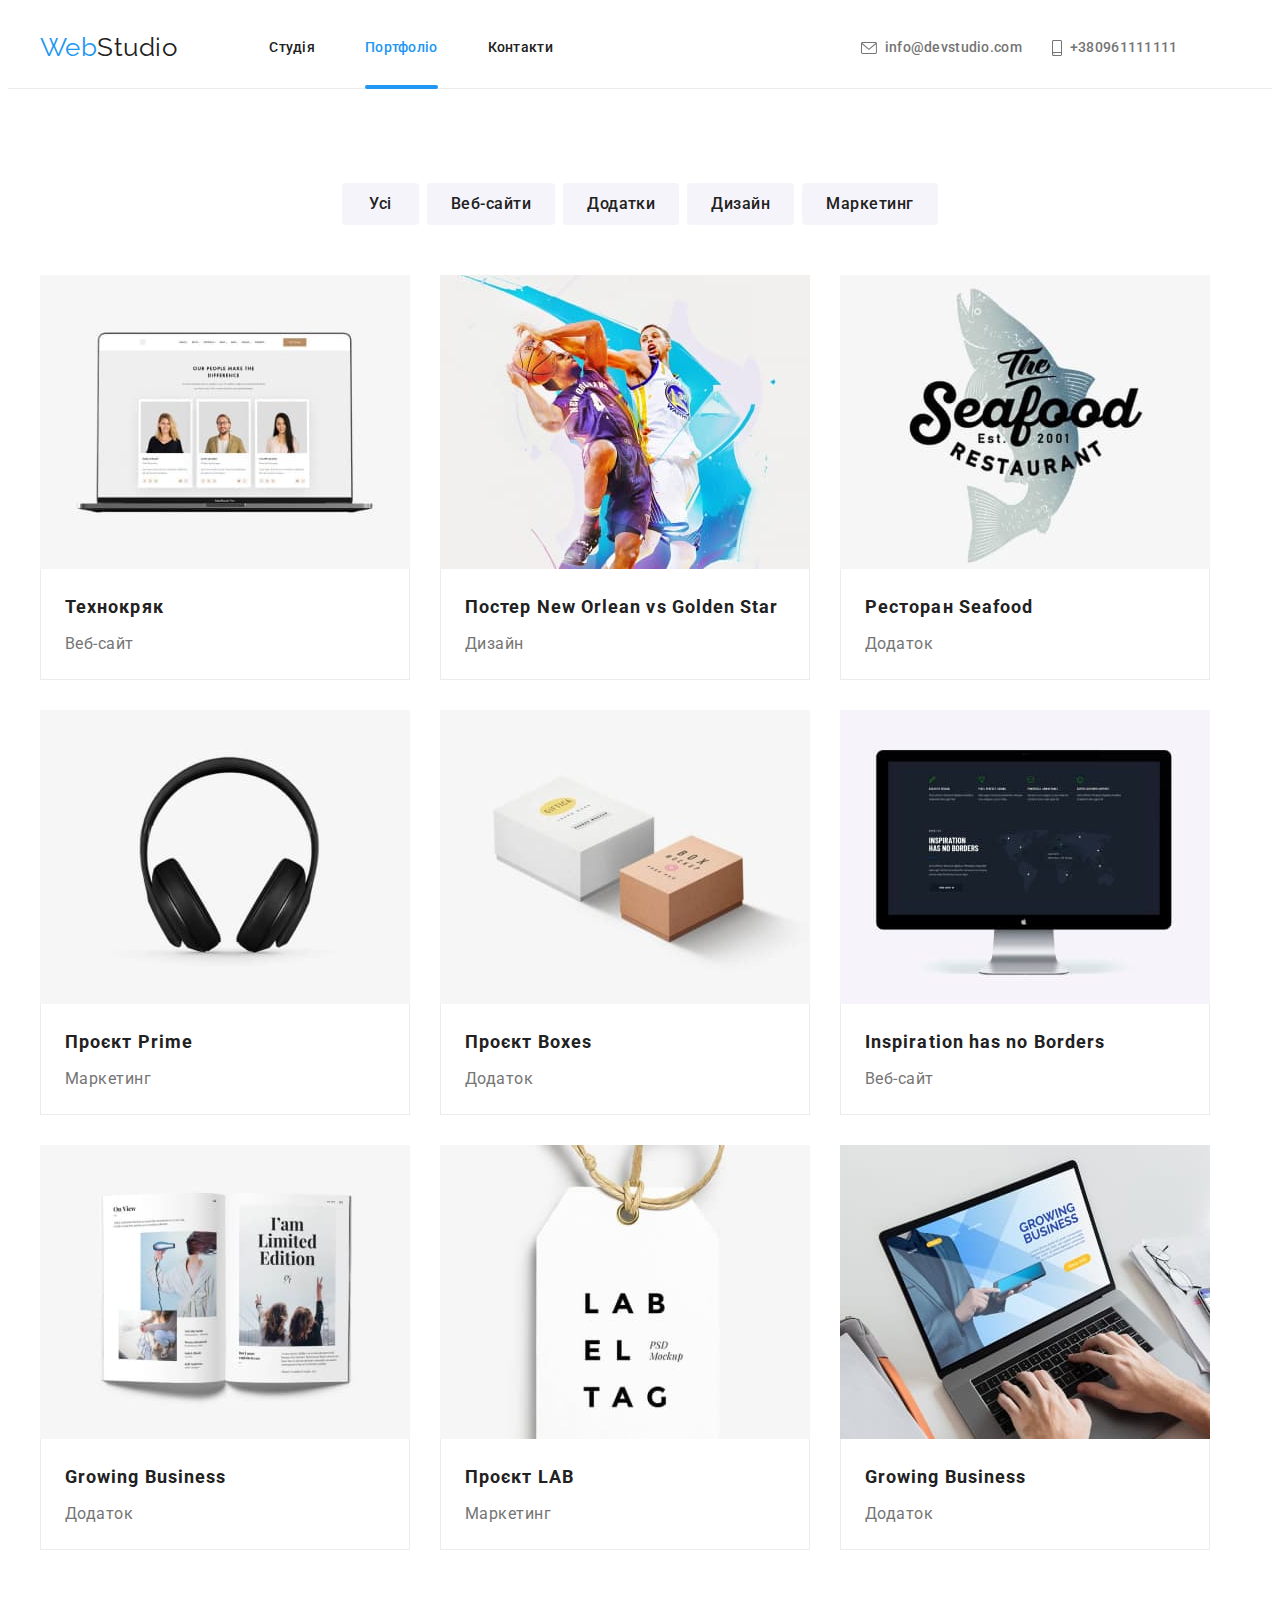
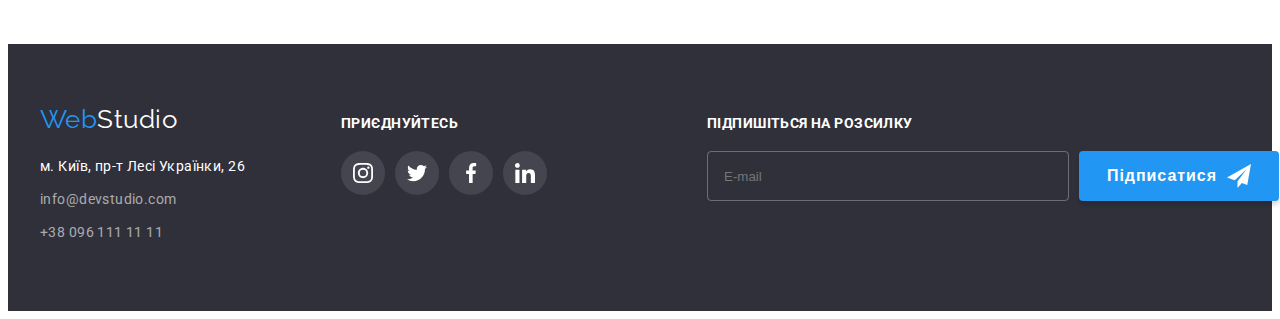
==== commit 1c61167e: "homework06" ====
--- a/portfolio.html
+++ b/portfolio.html
@@ -35,7 +35,9 @@
               <a class="site-link link" href="./index.html">Студія</a>
             </li>
             <li class="site-item">
-              <a class="site-link site-link-line link current" href="./portfolio.html"
+              <a
+                class="site-link site-link-line link current"
+                href="./portfolio.html"
                 >Портфоліо</a
               >
             </li>
@@ -96,8 +98,9 @@
               <a class="work-gallery-link link" href="">
                 <div class="galery-list">
                   <p class="gallery-content">
-                     Ресурс пропонує комплексні пропозиції з різним рівнем функціоналу та сервісів. Все це дозволить відвідувачу отримати
-                    вичерпні відомості про компанію чи приватну особу.
+                    Ресурс пропонує комплексні пропозиції з різним рівнем
+                    функціоналу та сервісів. Все це дозволить відвідувачу
+                    отримати вичерпні відомості про компанію чи приватну особу.
                   </p>
                   <img
                     class="work-gallery-img"
@@ -115,8 +118,9 @@
               <a class="work-gallery-link link" href="">
                 <div class="galery-list">
                   <p class="gallery-content">
-                     Ресурс пропонує комплексні пропозиції з різним рівнем функціоналу та сервісів. Все це дозволить відвідувачу отримати
-                    вичерпні відомості про компанію чи приватну особу.
+                    Ресурс пропонує комплексні пропозиції з різним рівнем
+                    функціоналу та сервісів. Все це дозволить відвідувачу
+                    отримати вичерпні відомості про компанію чи приватну особу.
                   </p>
                   <img
                     class="work-gallery-img"
@@ -136,8 +140,9 @@
               <a class="work-gallery-link link" href="">
                 <div class="galery-list">
                   <p class="gallery-content">
-                     Ресурс пропонує комплексні пропозиції з різним рівнем функціоналу та сервісів. Все це дозволить відвідувачу отримати
-                    вичерпні відомості про компанію чи приватну особу.
+                    Ресурс пропонує комплексні пропозиції з різним рівнем
+                    функціоналу та сервісів. Все це дозволить відвідувачу
+                    отримати вичерпні відомості про компанію чи приватну особу.
                   </p>
                   <img
                     class="work-gallery-img"
@@ -155,8 +160,9 @@
               <a class="work-gallery-link link" href="">
                 <div class="galery-list">
                   <p class="gallery-content">
-                     Ресурс пропонує комплексні пропозиції з різним рівнем функціоналу та сервісів. Все це дозволить відвідувачу отримати
-                    вичерпні відомості про компанію чи приватну особу.
+                    Ресурс пропонує комплексні пропозиції з різним рівнем
+                    функціоналу та сервісів. Все це дозволить відвідувачу
+                    отримати вичерпні відомості про компанію чи приватну особу.
                   </p>
                   <img
                     class="work-gallery-img"
@@ -174,8 +180,9 @@
               <a class="work-gallery-link link" href="">
                 <div class="galery-list">
                   <p class="gallery-content">
-                     Ресурс пропонує комплексні пропозиції з різним рівнем функціоналу та сервісів. Все це дозволить відвідувачу отримати
-                    вичерпні відомості про компанію чи приватну особу.
+                    Ресурс пропонує комплексні пропозиції з різним рівнем
+                    функціоналу та сервісів. Все це дозволить відвідувачу
+                    отримати вичерпні відомості про компанію чи приватну особу.
                   </p>
                   <img
                     class="work-gallery-img"
@@ -193,8 +200,9 @@
               <a class="work-gallery-link link" href="">
                 <div class="galery-list">
                   <p class="gallery-content">
-                     Ресурс пропонує комплексні пропозиції з різним рівнем функціоналу та сервісів. Все це дозволить відвідувачу отримати
-                    вичерпні відомості про компанію чи приватну особу.
+                    Ресурс пропонує комплексні пропозиції з різним рівнем
+                    функціоналу та сервісів. Все це дозволить відвідувачу
+                    отримати вичерпні відомості про компанію чи приватну особу.
                   </p>
                   <img
                     class="work-gallery-img"
@@ -203,9 +211,7 @@
                   />
                 </div>
                 <div class="gallery-item">
-                  <h2 class="work-gallery-title">
-                    Inspiration has no Borders
-                  </h2>
+                  <h2 class="work-gallery-title">Inspiration has no Borders</h2>
                   <p class="work-gallery-text">Веб-сайт</p>
                 </div>
               </a>
@@ -214,8 +220,9 @@
               <a class="work-gallery-link link" href="">
                 <div class="galery-list">
                   <p class="gallery-content">
-                     Ресурс пропонує комплексні пропозиції з різним рівнем функціоналу та сервісів. Все це дозволить відвідувачу отримати
-                    вичерпні відомості про компанію чи приватну особу.
+                    Ресурс пропонує комплексні пропозиції з різним рівнем
+                    функціоналу та сервісів. Все це дозволить відвідувачу
+                    отримати вичерпні відомості про компанію чи приватну особу.
                   </p>
                   <img
                     class="work-gallery-img"
@@ -233,8 +240,9 @@
               <a class="work-gallery-link link" href="">
                 <div class="galery-list">
                   <p class="gallery-content">
-                     Ресурс пропонує комплексні пропозиції з різним рівнем функціоналу та сервісів. Все це дозволить відвідувачу отримати
-                    вичерпні відомості про компанію чи приватну особу.
+                    Ресурс пропонує комплексні пропозиції з різним рівнем
+                    функціоналу та сервісів. Все це дозволить відвідувачу
+                    отримати вичерпні відомості про компанію чи приватну особу.
                   </p>
                   <img
                     class="work-gallery-img"
@@ -252,8 +260,9 @@
               <a class="work-gallery-link link" href="">
                 <div class="galery-list">
                   <p class="gallery-content">
-                     Ресурс пропонує комплексні пропозиції з різним рівнем функціоналу та сервісів. Все це дозволить відвідувачу отримати
-                    вичерпні відомості про компанію чи приватну особу.
+                    Ресурс пропонує комплексні пропозиції з різним рівнем
+                    функціоналу та сервісів. Все це дозволить відвідувачу
+                    отримати вичерпні відомості про компанію чи приватну особу.
                   </p>
                   <img
                     class="work-gallery-img"
@@ -336,6 +345,28 @@
               </li>
             </ul>
           </div>
+          <!-- subscription -->
+          <div class="subscription">
+            <form class="subscription-form">
+              <div class="subscription-conteiner">
+                <label for="email">Підпишіться на розсилку</label>
+                <input
+                  type="text"
+                  name="subscription-name"
+                  placeholder="E-mail"
+                  class="subscription-input"
+                />
+              </div>
+              <div class="subscription-conteiner-btn">
+                <button class="subscription-btn">
+                  Підписатися
+                  <svg class="subscription-svg">
+                    <use href="./img-svg/icons.svg#icon-send"></use>
+                  </svg>
+                </button>
+              </div>
+            </form>
+          </div>
         </div>
       </div>
     </footer>
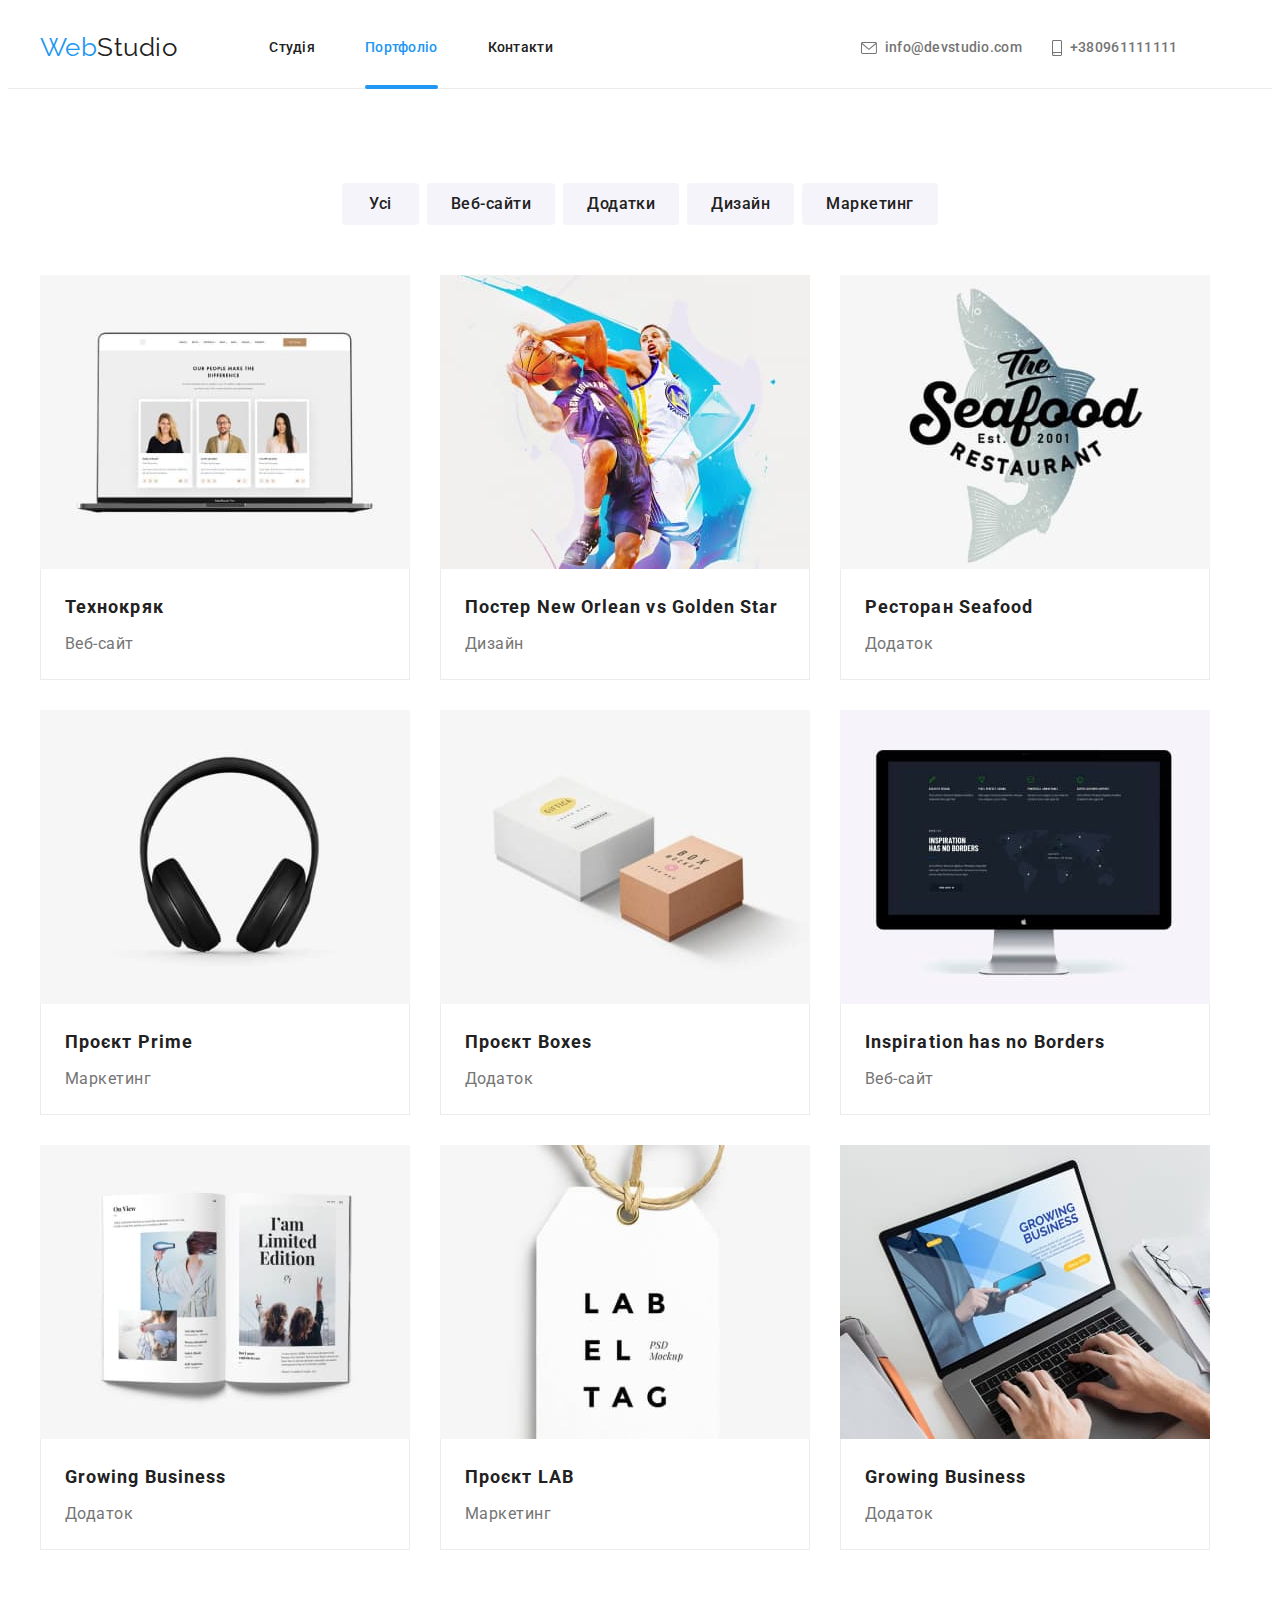
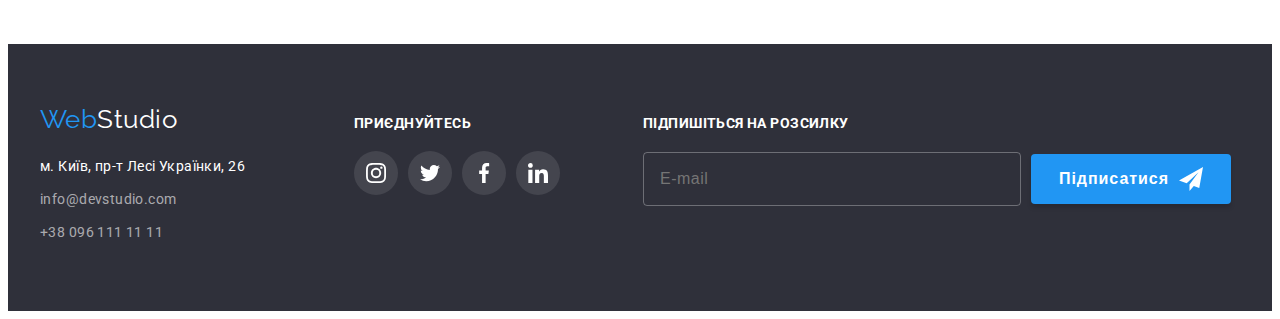
==== commit 3c5b504d: "homework06" ====
--- a/portfolio.html
+++ b/portfolio.html
@@ -347,24 +347,20 @@
           </div>
           <!-- subscription -->
           <div class="subscription">
+            <p class="subscription-text">Підпишіться на розсилку</p>
             <form class="subscription-form">
-              <div class="subscription-conteiner">
-                <label for="email">Підпишіться на розсилку</label>
-                <input
-                  type="text"
-                  name="subscription-name"
-                  placeholder="E-mail"
-                  class="subscription-input"
-                />
-              </div>
-              <div class="subscription-conteiner-btn">
-                <button class="subscription-btn">
-                  Підписатися
-                  <svg class="subscription-svg">
-                    <use href="./img-svg/icons.svg#icon-send"></use>
-                  </svg>
-                </button>
-              </div>
+               <input
+               type="text"
+               name="subscription-name"
+               placeholder="E-mail"
+               class="subscription-input"
+             />
+              <button class="subscription-btn">
+               Підписатися
+               <svg class="subscription-svg">
+                 <use href="./img-svg/icons.svg#icon-send"></use>
+               </svg>
+             </button>
             </form>
           </div>
         </div>
--- a/css/style.css
+++ b/css/style.css
@@ -543,7 +543,7 @@
 }
 
 .contact-blok {
-  gap: 70px;
+  gap: 83px;
   display: flex;
   margin: 0;
   padding: 0;
@@ -687,49 +687,49 @@
 
 /* Subscription-Footer */
 
-.subscription {
-  margin-left: 90px;
-}
-
 .subscription-form {
   display: flex;
-  align-items: flex-end;
-}
-
-.subscription .subscription-conteiner {
-  display: flex;
-  flex-direction: column;
-  font-weight: 700;
-  gap: 20px;
-  font-size: 14px;
-  line-height: 16px;
-  letter-spacing: 0.03em;
-  text-transform: uppercase;
-  color: #ffffff;
+  align-items: center;
 }
 
 .subscription-text {
-  font-weight: 700;
-  font-size: 14px;
-  line-height: 1.14;
-  letter-spacing: 0.03em;
-  text-transform: uppercase;
-
-  color: #ffffff;
-}
-
-.subscription .subscription-input {
-  width: 342px;
-  height: 46px;
+   font-size: 14px;
+line-height: 1.14;
+letter-spacing: 0.03em;
+text-transform: uppercase;
+color: #FFFFFF;
+display: block;
+margin-bottom: 20px;
+}
+
+.subscription-text {
+   font-weight: 700;
+   font-size: 14px;
+   line-height: 1.14;
+   letter-spacing: 0.03em;
+   text-transform: uppercase;
+   color: #FFFFFF;
+}
+
+.subscription-input {
+  width: 358px;
+  height: 50px;
   border: 1px solid rgba(255, 255, 255, 0.3);
   background: inherit;
   border-radius: 4px;
   outline: none;
   color: var(--white-color);
   padding-left: 16px;
-}
-
-.subscription .subscription-btn {
+  font-weight: 400;
+  font-size: 16px;
+  line-height: 1.25;
+  display: flex;
+  align-items: center;
+  letter-spacing: 0.03em;
+  color: rgba(255, 255, 255, 0.6);
+}
+
+.subscription-btn {
   display: flex;
   align-items: center;
   justify-content: center;
@@ -781,7 +781,6 @@
   position: absolute;
   top: 50%;
   left: 50%;
-  min-height: 581px;
   min-width: 521px;
   padding: 40px;
   background-color: #ffffff;
@@ -818,6 +817,10 @@
 .modal-close:hover .modal-close-icon {
   fill: var(--accent-color);
 }
+.modal-close:focus .modal-close-icon {
+   fill: var(--accent-color);
+ }
+ 
 
 .modal-title {
   font-family: "Roboto";
@@ -848,21 +851,6 @@
   fill: var(--accent-color);
 }
 
-.modal-button {
-  margin-left: 125px;
-  margin-right: 125px;
-  margin-top: 30px;
-  cursor: pointer;
-  background: #188ce8;
-  -webkit-box-shadow: 0px 4px 4px rgb(0 0 0 / 15%);
-  box-shadow: 0px 4px 4px rgb(0 0 0 / 15%);
-  border-radius: 4px;
-  color: #fff;
-  width: 200px;
-  height: 50px;
-  border: none;
-}
-
 .input-label {
   font-weight: 400;
   font-size: 12px;
@@ -885,20 +873,23 @@
   transform: translateY(-50%);
 }
 
-.input-label span {
+.input-label {
   display: block;
   margin-bottom: 4px;
 }
 .modal-comment {
   -webkit-box-sizing: border-box;
   box-sizing: border-box;
-  width: 370px;
+  width: 448px;
   height: 120px;
   border: 1px solid rgba(33, 33, 33, 0.2);
   border-radius: 4px;
   resize: none;
   padding-left: 16px;
   padding-top: 10px;
+  padding-bottom: 0;
+  padding-right: 0;
+  display: block;
 }
 .modal-comment::placeholder {
   font-size: 12px;
@@ -911,8 +902,13 @@
   border-color: var(--accent-color);
 }
 
-.input-check {
-}
+.modal-chek {
+   justify-content: center;
+   display: flex;
+   margin-top: 10px;
+   margin-bottom: 30px;
+}
+
 .check-text {
   font-size: 14px;
   line-height: 1.71;
@@ -952,6 +948,30 @@
   border-color: var(--accent-color);
 }
 
+.modal-button {
+   display: block;
+   margin: auto;
+   cursor: pointer;
+   background: #188ce8;
+   -webkit-box-shadow: 0px 4px 4px rgb(0 0 0 / 15%);
+   box-shadow: 0px 4px 4px rgb(0 0 0 / 15%);
+   border-radius: 4px;
+   color: #fff;
+   padding-top: 10px;
+   padding-bottom: 10px;
+   padding-left: 52px;
+   padding-right: 52px;
+   border: none;
+   font-weight: 700;
+font-size: 16px;
+line-height: 1.88;
+display: flex;
+align-items: center;
+text-align: center;
+letter-spacing: 0.06em;
+
+color: #FFFFFF;
+ }
 /* ----------------- Сторінка Портфоліо ---------------- */
 
 /* Main */
